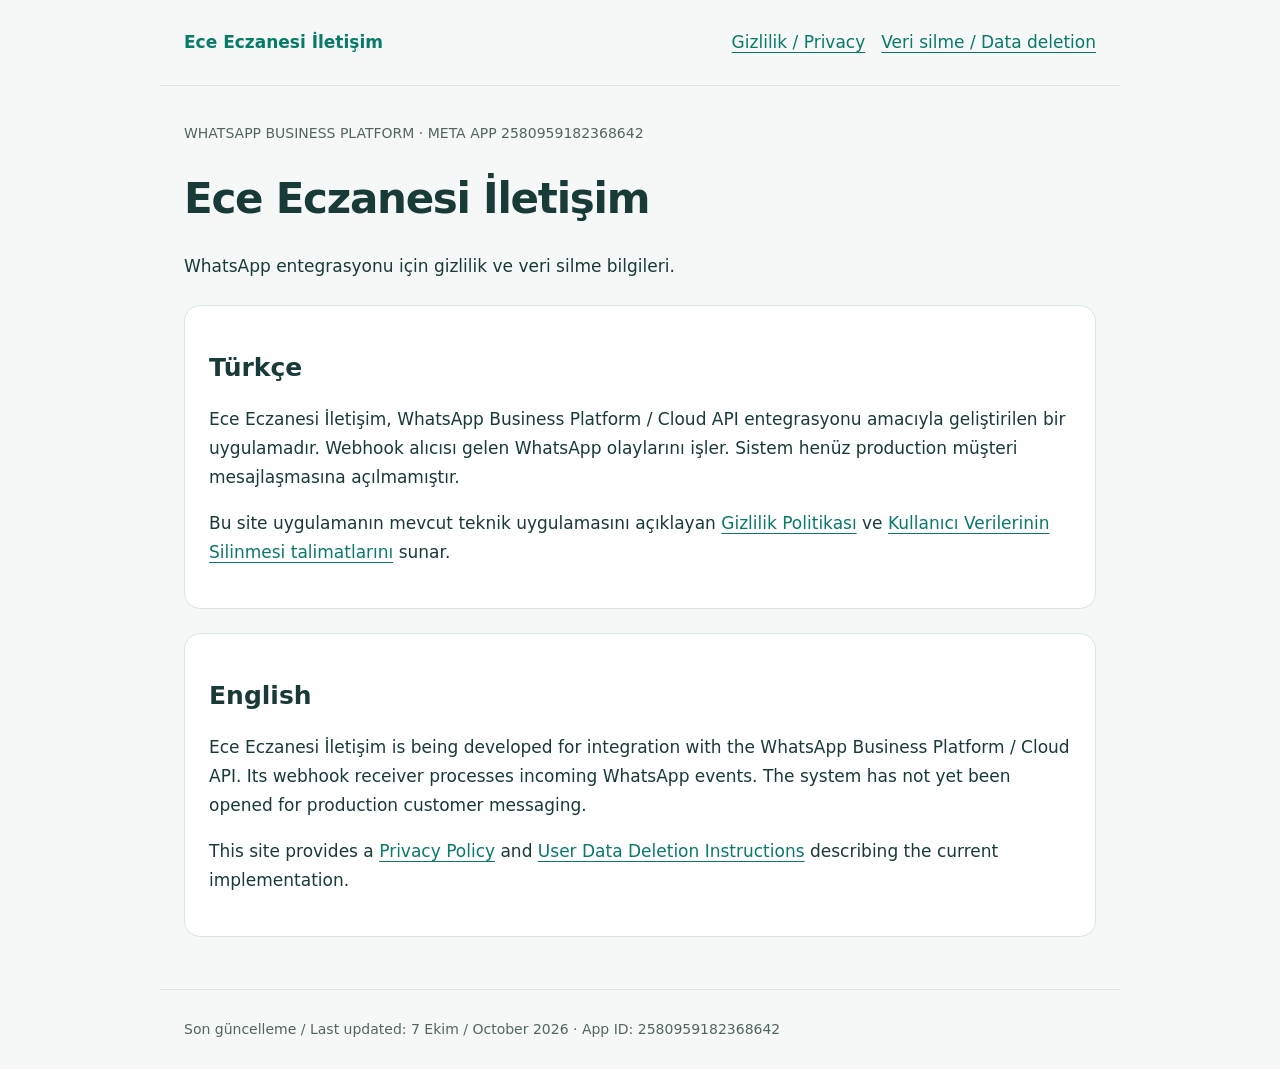
==== index.html @ 28cbadb3 "Publish bilingual privacy and data deletion information" ====
<!doctype html>
<html lang="tr"><head><meta charset="utf-8"><meta name="viewport" content="width=device-width,initial-scale=1"><meta name="description" content="Ece Eczanesi İletişim WhatsApp entegrasyonu, gizlilik ve veri silme bilgileri."><title>Ece Eczanesi İletişim</title><link rel="stylesheet" href="assets/style.css"></head><body>
<a class="skip" href="#main">İçeriğe geç / Skip to content</a><header><a class="brand" href="./">Ece Eczanesi İletişim</a><nav aria-label="Ana menü / Main navigation"><a href="privacy/">Gizlilik / Privacy</a><a href="data-deletion/">Veri silme / Data deletion</a></nav></header>
<main id="main"><p class="eyebrow">WHATSAPP BUSINESS PLATFORM · META APP 2580959182368642</p><h1>Ece Eczanesi İletişim</h1><p>WhatsApp entegrasyonu için gizlilik ve veri silme bilgileri.</p>
<section lang="tr"><h2>Türkçe</h2><p>Ece Eczanesi İletişim, WhatsApp Business Platform / Cloud API entegrasyonu amacıyla geliştirilen bir uygulamadır. Webhook alıcısı gelen WhatsApp olaylarını işler. Sistem henüz production müşteri mesajlaşmasına açılmamıştır.</p><p>Bu site uygulamanın mevcut teknik uygulamasını açıklayan <a href="privacy/">Gizlilik Politikası</a> ve <a href="data-deletion/">Kullanıcı Verilerinin Silinmesi talimatlarını</a> sunar.</p></section>
<section lang="en"><h2>English</h2><p>Ece Eczanesi İletişim is being developed for integration with the WhatsApp Business Platform / Cloud API. Its webhook receiver processes incoming WhatsApp events. The system has not yet been opened for production customer messaging.</p><p>This site provides a <a href="privacy/#english">Privacy Policy</a> and <a href="data-deletion/#english">User Data Deletion Instructions</a> describing the current implementation.</p></section>
</main><footer>Son güncelleme / Last updated: 7 Ekim / October 2026 · App ID: 2580959182368642</footer></body></html>
---- assets/style.css ----
:root{color-scheme:light;--ink:#183b38;--muted:#536560;--accent:#087a68;--line:#d9e5df}*{box-sizing:border-box}body{margin:0;background:#f5f8f6;color:var(--ink);font:17px/1.7 system-ui,-apple-system,BlinkMacSystemFont,"Segoe UI",sans-serif}header,main,footer{max-width:960px;margin:auto;padding:28px 24px}header{display:flex;flex-wrap:wrap;gap:20px;align-items:center;justify-content:space-between;border-bottom:1px solid var(--line)}.brand{font-weight:750;text-decoration:none}nav{display:flex;flex-wrap:wrap;gap:16px}a{color:var(--accent);text-underline-offset:4px}a:focus-visible{outline:3px solid var(--accent);outline-offset:5px}h1{font-size:clamp(28px,5vw,42px);line-height:1.2;letter-spacing:-.03em}h2{font-size:25px;line-height:1.35}h3{font-size:19px;margin-bottom:8px}section{background:white;border:1px solid var(--line);border-radius:16px;padding:24px;margin:24px 0}p,ul,ol{margin-top:8px}.eyebrow,.meta,footer{color:var(--muted);font-size:14px}.notice{border-left:4px solid #a36b12;background:#fff7e6;padding:16px;border-radius:4px;overflow-wrap:anywhere}code{overflow-wrap:anywhere}footer{border-top:1px solid var(--line)}.skip{position:absolute;left:12px;top:-100px;background:white;padding:8px}.skip:focus{top:8px}@media(max-width:520px){header,main,footer{padding:20px 16px}section{padding:18px}nav{font-size:15px}}
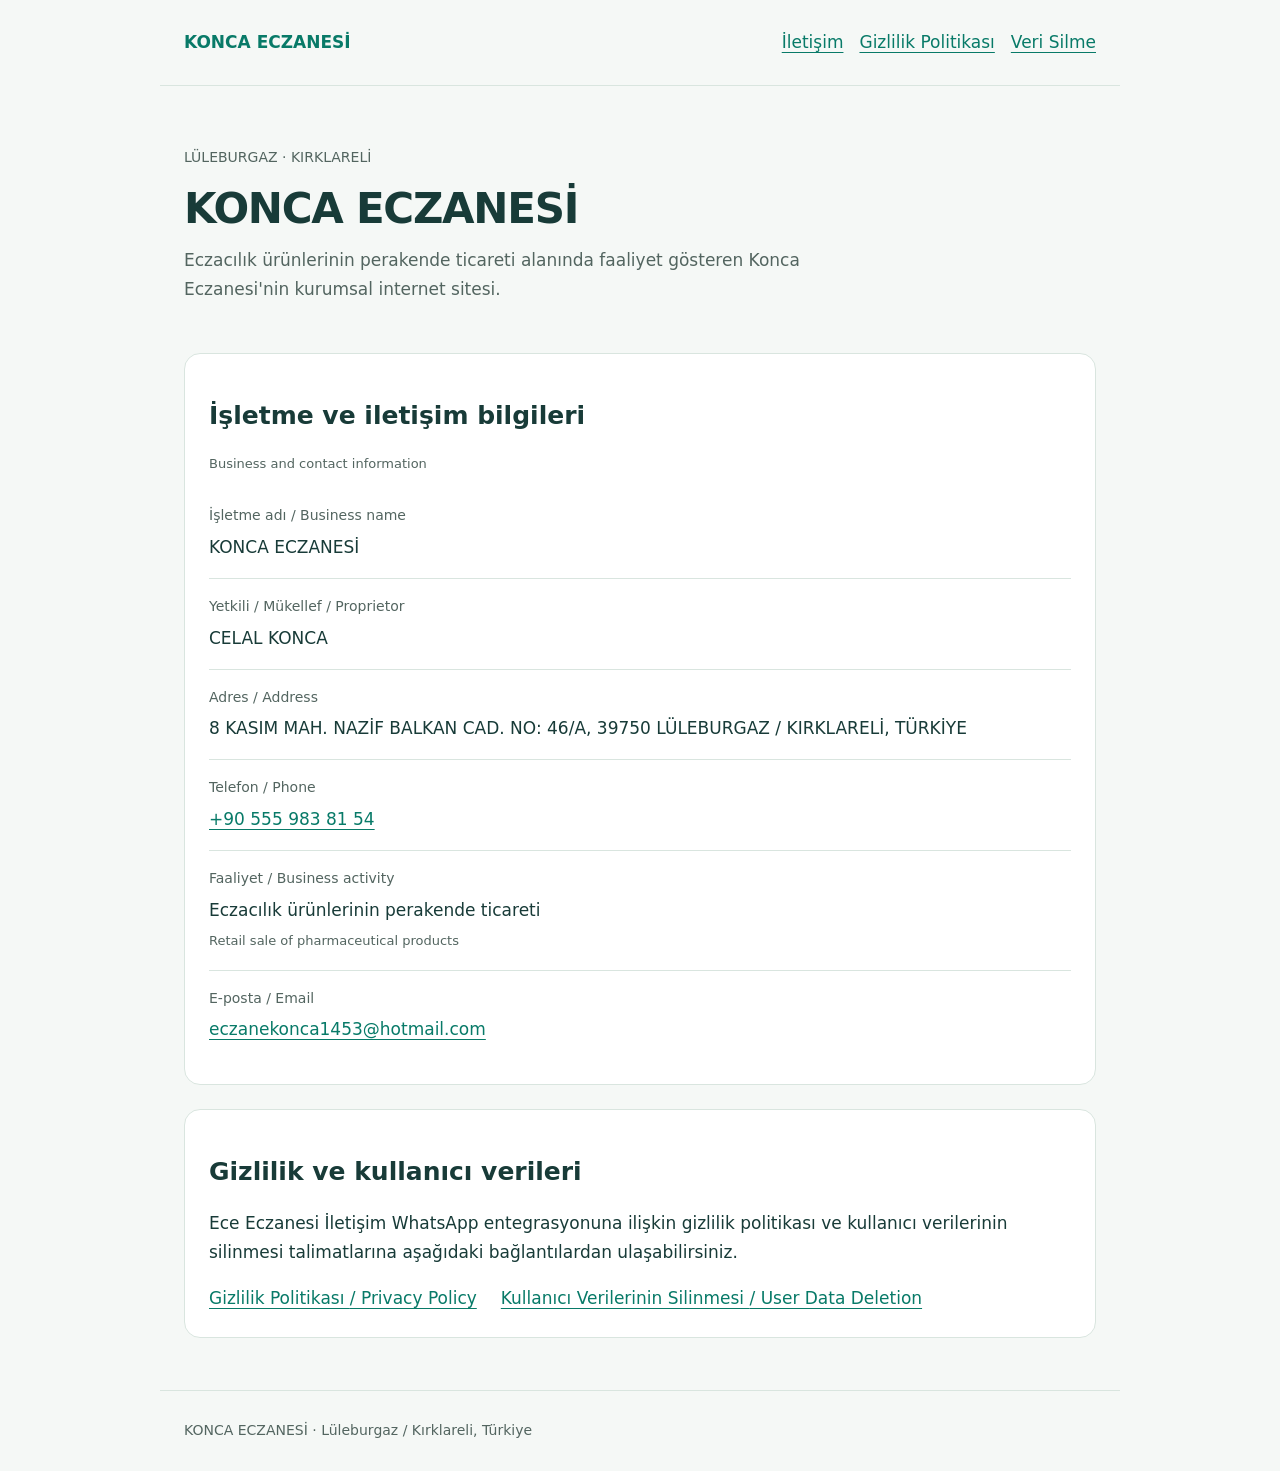
==== commit 64fe9b5a: "Create Konca Eczanesi corporate homepage" ====
--- a/index.html
+++ b/index.html
@@ -1,7 +1,56 @@
 <!doctype html>
-<html lang="tr"><head><meta charset="utf-8"><meta name="viewport" content="width=device-width,initial-scale=1"><meta name="description" content="Ece Eczanesi İletişim WhatsApp entegrasyonu, gizlilik ve veri silme bilgileri."><title>Ece Eczanesi İletişim</title><link rel="stylesheet" href="assets/style.css"></head><body>
-<a class="skip" href="#main">İçeriğe geç / Skip to content</a><header><a class="brand" href="./">Ece Eczanesi İletişim</a><nav aria-label="Ana menü / Main navigation"><a href="privacy/">Gizlilik / Privacy</a><a href="data-deletion/">Veri silme / Data deletion</a></nav></header>
-<main id="main"><p class="eyebrow">WHATSAPP BUSINESS PLATFORM · META APP 2580959182368642</p><h1>Ece Eczanesi İletişim</h1><p>WhatsApp entegrasyonu için gizlilik ve veri silme bilgileri.</p>
-<section lang="tr"><h2>Türkçe</h2><p>Ece Eczanesi İletişim, WhatsApp Business Platform / Cloud API entegrasyonu amacıyla geliştirilen bir uygulamadır. Webhook alıcısı gelen WhatsApp olaylarını işler. Sistem henüz production müşteri mesajlaşmasına açılmamıştır.</p><p>Bu site uygulamanın mevcut teknik uygulamasını açıklayan <a href="privacy/">Gizlilik Politikası</a> ve <a href="data-deletion/">Kullanıcı Verilerinin Silinmesi talimatlarını</a> sunar.</p></section>
-<section lang="en"><h2>English</h2><p>Ece Eczanesi İletişim is being developed for integration with the WhatsApp Business Platform / Cloud API. Its webhook receiver processes incoming WhatsApp events. The system has not yet been opened for production customer messaging.</p><p>This site provides a <a href="privacy/#english">Privacy Policy</a> and <a href="data-deletion/#english">User Data Deletion Instructions</a> describing the current implementation.</p></section>
-</main><footer>Son güncelleme / Last updated: 7 Ekim / October 2026 · App ID: 2580959182368642</footer></body></html>
+<html lang="tr">
+<head>
+  <meta charset="utf-8">
+  <meta name="viewport" content="width=device-width,initial-scale=1">
+  <meta name="description" content="Konca Eczanesi — Lüleburgaz, Kırklareli. İşletme bilgileri, adres ve iletişim.">
+  <title>KONCA ECZANESİ | Lüleburgaz, Kırklareli</title>
+  <link rel="stylesheet" href="assets/style.css">
+  <style>
+    .intro{padding:24px 0 8px}.intro h1{margin:12px 0}.lead{color:var(--muted);max-width:640px}
+    .details{margin:0}.details div{padding:16px 0;border-bottom:1px solid var(--line)}.details div:last-child{border:0}
+    .details dt{font-size:14px;color:var(--muted);margin-bottom:5px}.details dd{margin:0;overflow-wrap:anywhere}
+    address{font-style:normal}.policy-links{display:flex;flex-wrap:wrap;gap:12px 24px}
+    .english{font-size:13px;color:var(--muted)}
+  </style>
+</head>
+<body>
+  <a class="skip" href="#main">İçeriğe geç</a>
+  <header>
+    <a class="brand" href="./">KONCA ECZANESİ</a>
+    <nav aria-label="Ana menü">
+      <a href="#iletisim">İletişim</a>
+      <a href="privacy/">Gizlilik Politikası</a>
+      <a href="data-deletion/">Veri Silme</a>
+    </nav>
+  </header>
+  <main id="main">
+    <div class="intro">
+      <p class="eyebrow">LÜLEBURGAZ · KIRKLARELİ</p>
+      <h1>KONCA ECZANESİ</h1>
+      <p class="lead">Eczacılık ürünlerinin perakende ticareti alanında faaliyet gösteren Konca Eczanesi'nin kurumsal internet sitesi.</p>
+    </div>
+    <section id="iletisim" aria-labelledby="business-heading">
+      <h2 id="business-heading">İşletme ve iletişim bilgileri</h2>
+      <p class="english" lang="en">Business and contact information</p>
+      <dl class="details">
+        <div><dt>İşletme adı <span lang="en">/ Business name</span></dt><dd>KONCA ECZANESİ</dd></div>
+        <div><dt>Yetkili / Mükellef <span lang="en">/ Proprietor</span></dt><dd>CELAL KONCA</dd></div>
+        <div><dt>Adres <span lang="en">/ Address</span></dt><dd><address>8 KASIM MAH. NAZİF BALKAN CAD. NO: 46/A, 39750 LÜLEBURGAZ / KIRKLARELİ, TÜRKİYE</address></dd></div>
+        <div><dt>Telefon <span lang="en">/ Phone</span></dt><dd><a href="tel:+905559838154">+90 555 983 81 54</a></dd></div>
+        <div><dt>Faaliyet <span lang="en">/ Business activity</span></dt><dd>Eczacılık ürünlerinin perakende ticareti<br><span class="english" lang="en">Retail sale of pharmaceutical products</span></dd></div>
+        <div><dt>E-posta <span lang="en">/ Email</span></dt><dd><a href="mailto:eczanekonca1453@hotmail.com">eczanekonca1453@hotmail.com</a></dd></div>
+      </dl>
+    </section>
+    <section aria-labelledby="privacy-heading">
+      <h2 id="privacy-heading">Gizlilik ve kullanıcı verileri</h2>
+      <p>Ece Eczanesi İletişim WhatsApp entegrasyonuna ilişkin gizlilik politikası ve kullanıcı verilerinin silinmesi talimatlarına aşağıdaki bağlantılardan ulaşabilirsiniz.</p>
+      <div class="policy-links">
+        <a href="privacy/">Gizlilik Politikası <span lang="en">/ Privacy Policy</span></a>
+        <a href="data-deletion/">Kullanıcı Verilerinin Silinmesi <span lang="en">/ User Data Deletion</span></a>
+      </div>
+    </section>
+  </main>
+  <footer>KONCA ECZANESİ · Lüleburgaz / Kırklareli, Türkiye</footer>
+</body>
+</html>
